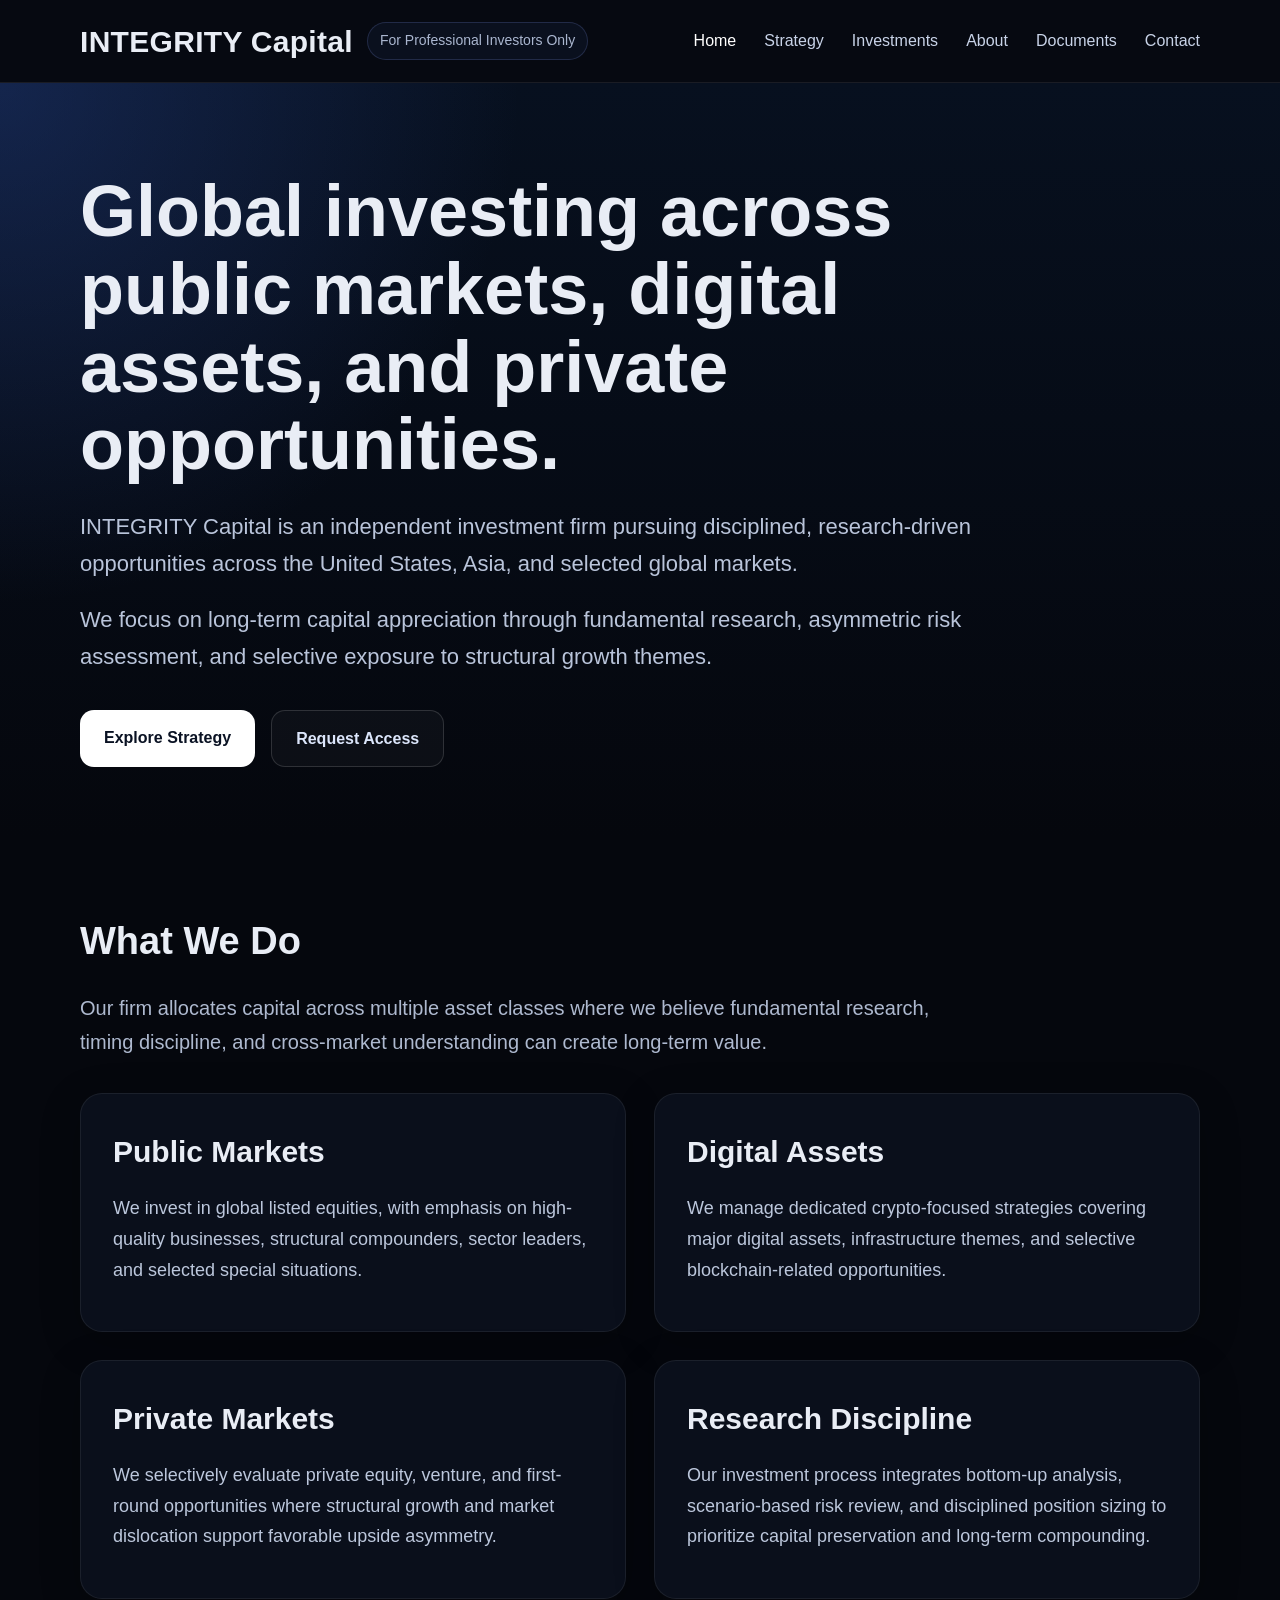
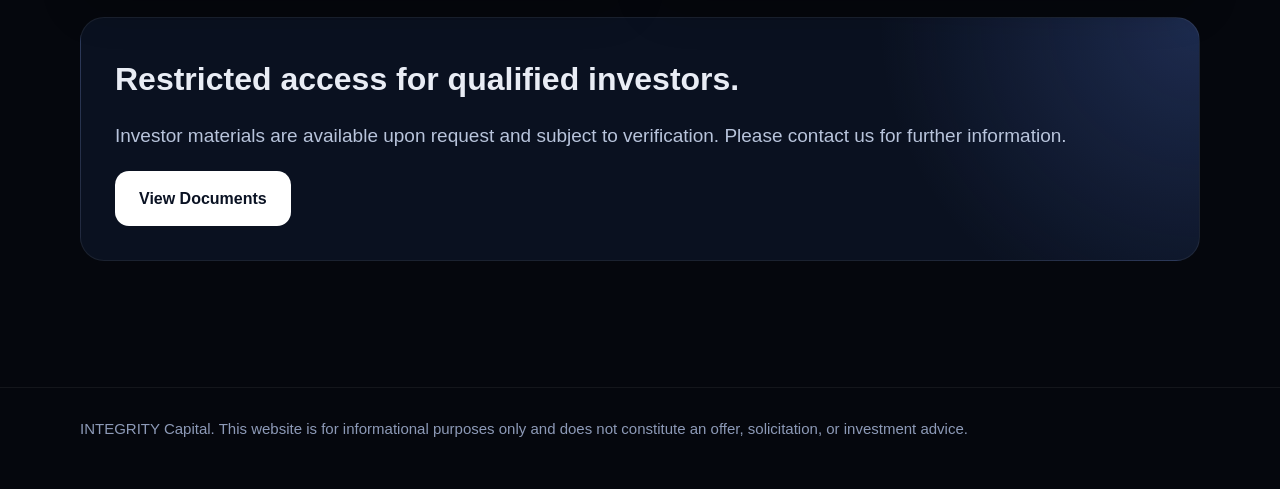
==== index.html @ e2d51e05 "Add files via upload" ====
<!DOCTYPE html>
<html lang="en">
<head>
  <meta charset="UTF-8" />
  <meta name="viewport" content="width=device-width, initial-scale=1.0" />
  <title>INTEGRITY Capital | Official Website</title>
  <link rel="stylesheet" href="style.css" />
</head>
<body>
  <header class="site-header">
    <div class="container header-inner">
      <div class="brand">
        <div class="brand-title">INTEGRITY Capital</div>
        <div class="brand-tag">For Professional Investors Only</div>
      </div>
      <nav class="nav">
        <a href="index.html" class="active">Home</a>
        <a href="strategy.html">Strategy</a>
        <a href="investments.html">Investments</a>
        <a href="about.html">About</a>
        <a href="documents.html">Documents</a>
        <a href="contact.html">Contact</a>
      </nav>
    </div>
  </header>

  <main>
    <section class="hero">
      <div class="container">
        <h1>Global investing across public markets, digital assets, and private opportunities.</h1>
        <p>
          INTEGRITY Capital is an independent investment firm pursuing disciplined,
          research-driven opportunities across the United States, Asia, and selected global markets.
        </p>
        <p class="hero-sub">
          We focus on long-term capital appreciation through fundamental research,
          asymmetric risk assessment, and selective exposure to structural growth themes.
        </p>

        <div class="button-row">
          <a class="btn btn-primary" href="strategy.html">Explore Strategy</a>
          <a class="btn btn-secondary" href="contact.html">Request Access</a>
        </div>
      </div>
    </section>

    <section class="page-section">
      <div class="container">
        <h2 class="section-title">What We Do</h2>
        <p class="section-intro">
          Our firm allocates capital across multiple asset classes where we believe
          fundamental research, timing discipline, and cross-market understanding can create long-term value.
        </p>

        <div class="content-grid">
          <div class="card">
            <h3>Public Markets</h3>
            <p>
              We invest in global listed equities, with emphasis on high-quality businesses,
              structural compounders, sector leaders, and selected special situations.
            </p>
          </div>

          <div class="card">
            <h3>Digital Assets</h3>
            <p>
              We manage dedicated crypto-focused strategies covering major digital assets,
              infrastructure themes, and selective blockchain-related opportunities.
            </p>
          </div>

          <div class="card">
            <h3>Private Markets</h3>
            <p>
              We selectively evaluate private equity, venture, and first-round opportunities
              where structural growth and market dislocation support favorable upside asymmetry.
            </p>
          </div>

          <div class="card">
            <h3>Research Discipline</h3>
            <p>
              Our investment process integrates bottom-up analysis, scenario-based risk review,
              and disciplined position sizing to prioritize capital preservation and long-term compounding.
            </p>
          </div>
        </div>

        <div class="cta-banner">
          <h2>Restricted access for qualified investors.</h2>
          <p>
            Investor materials are available upon request and subject to verification.
            Please contact us for further information.
          </p>
          <a class="btn btn-primary" href="documents.html">View Documents</a>
        </div>
      </div>
    </section>
  </main>

  <footer class="site-footer">
    <div class="container">
      INTEGRITY Capital. This website is for informational purposes only and does not constitute an offer,
      solicitation, or investment advice.
    </div>
  </footer>
</body>
</html>
---- style.css ----
* {
  margin: 0;
  padding: 0;
  box-sizing: border-box;
}

html {
  scroll-behavior: smooth;
}

body {
  font-family: "Segoe UI", Arial, sans-serif;
  background: #05070d;
  color: #e9edf5;
  line-height: 1.7;
}

a {
  color: inherit;
  text-decoration: none;
}

.container {
  width: min(1120px, 92%);
  margin: 0 auto;
}

.site-header {
  position: sticky;
  top: 0;
  z-index: 1000;
  background: rgba(7, 10, 18, 0.95);
  border-bottom: 1px solid rgba(255, 255, 255, 0.08);
  backdrop-filter: blur(12px);
}

.header-inner {
  min-height: 82px;
  display: flex;
  align-items: center;
  justify-content: space-between;
  gap: 24px;
}

.brand {
  display: flex;
  align-items: center;
  gap: 14px;
  flex-wrap: wrap;
}

.brand-title {
  font-size: 30px;
  font-weight: 700;
  letter-spacing: 0.3px;
}

.brand-tag {
  font-size: 14px;
  color: #aab6cf;
  padding: 6px 12px;
  border: 1px solid rgba(140, 165, 255, 0.18);
  border-radius: 999px;
  background: rgba(30, 46, 88, 0.2);
}

.nav {
  display: flex;
  align-items: center;
  gap: 28px;
  flex-wrap: wrap;
}

.nav a {
  font-size: 16px;
  color: #c8d3e8;
  transition: color 0.2s ease;
}

.nav a:hover,
.nav a.active {
  color: #ffffff;
}

.hero {
  padding: 90px 0 70px;
  background:
    radial-gradient(circle at top left, rgba(36, 63, 133, 0.45), transparent 35%),
    linear-gradient(180deg, #07101f 0%, #05070d 100%);
}

.hero h1 {
  font-size: clamp(40px, 6vw, 72px);
  line-height: 1.08;
  margin-bottom: 24px;
  max-width: 900px;
}

.hero p {
  font-size: 22px;
  color: #b9c4da;
  max-width: 920px;
  margin-bottom: 18px;
}

.hero-sub {
  font-size: 18px;
  color: #97a5c3;
  max-width: 900px;
}

.button-row {
  display: flex;
  flex-wrap: wrap;
  gap: 16px;
  margin-top: 34px;
}

.btn {
  display: inline-block;
  padding: 14px 24px;
  border-radius: 14px;
  font-weight: 600;
  font-size: 16px;
  transition: all 0.2s ease;
}

.btn-primary {
  background: #ffffff;
  color: #0a1223;
}

.btn-primary:hover {
  transform: translateY(-1px);
  background: #eef3ff;
}

.btn-secondary {
  border: 1px solid rgba(255, 255, 255, 0.14);
  color: #dce6fb;
  background: rgba(255, 255, 255, 0.03);
}

.btn-secondary:hover {
  transform: translateY(-1px);
  background: rgba(255, 255, 255, 0.07);
}

.page-section {
  padding: 72px 0;
}

.page-head {
  padding: 74px 0 28px;
}

.page-head h1 {
  font-size: clamp(34px, 5vw, 56px);
  margin-bottom: 16px;
}

.page-head p {
  font-size: 20px;
  color: #aeb9cf;
  max-width: 900px;
}

.content-grid {
  display: grid;
  grid-template-columns: 1fr 1fr;
  gap: 28px;
}

.card {
  background: #0a0f1b;
  border: 1px solid rgba(255, 255, 255, 0.07);
  border-radius: 22px;
  padding: 32px;
  box-shadow: 0 10px 40px rgba(0, 0, 0, 0.22);
}

.card h2,
.card h3 {
  margin-bottom: 16px;
  font-size: 30px;
}

.card p {
  color: #bcc7dc;
  font-size: 18px;
  margin-bottom: 14px;
}

.card ul {
  padding-left: 22px;
  color: #dbe4f6;
}

.card li {
  margin-bottom: 10px;
  font-size: 18px;
  color: #dbe4f6;
}

.section-title {
  font-size: 38px;
  margin-bottom: 18px;
}

.section-intro {
  font-size: 20px;
  color: #aeb9cf;
  max-width: 850px;
  margin-bottom: 34px;
}

.simple-block {
  margin-bottom: 34px;
}

.simple-block h2 {
  font-size: 30px;
  margin-bottom: 14px;
}

.simple-block p,
.simple-block li {
  font-size: 19px;
  color: #c0cbe0;
}

.simple-block ul {
  padding-left: 22px;
}

.cta-banner {
  margin-top: 18px;
  padding: 34px;
  border-radius: 24px;
  background:
    radial-gradient(circle at top right, rgba(79, 111, 201, 0.28), transparent 28%),
    #0a1120;
  border: 1px solid rgba(255, 255, 255, 0.07);
}

.cta-banner h2 {
  font-size: 32px;
  margin-bottom: 14px;
}

.cta-banner p {
  font-size: 19px;
  color: #b8c4db;
  margin-bottom: 18px;
}

.form-box {
  max-width: 680px;
}

.form-group {
  margin-bottom: 18px;
}

label {
  display: block;
  margin-bottom: 8px;
  font-size: 16px;
  color: #dfe7f8;
}

input,
textarea {
  width: 100%;
  padding: 14px 16px;
  border-radius: 14px;
  border: 1px solid rgba(255, 255, 255, 0.08);
  background: #070c16;
  color: #edf3ff;
  font-size: 16px;
}

textarea {
  min-height: 140px;
  resize: vertical;
}

input::placeholder,
textarea::placeholder {
  color: #7886a4;
}

.site-footer {
  padding: 28px 0 48px;
  color: #8d9ab7;
  font-size: 15px;
  border-top: 1px solid rgba(255, 255, 255, 0.06);
  margin-top: 54px;
}

.muted {
  color: #9aa7c4;
}

@media (max-width: 860px) {
  .header-inner {
    flex-direction: column;
    align-items: flex-start;
    padding: 18px 0;
  }

  .nav {
    gap: 18px;
  }

  .content-grid {
    grid-template-columns: 1fr;
  }

  .hero p,
  .page-head p,
  .section-intro,
  .card p,
  .simple-block p,
  .simple-block li {
    font-size: 17px;
  }

  .card {
    padding: 24px;
  }
}
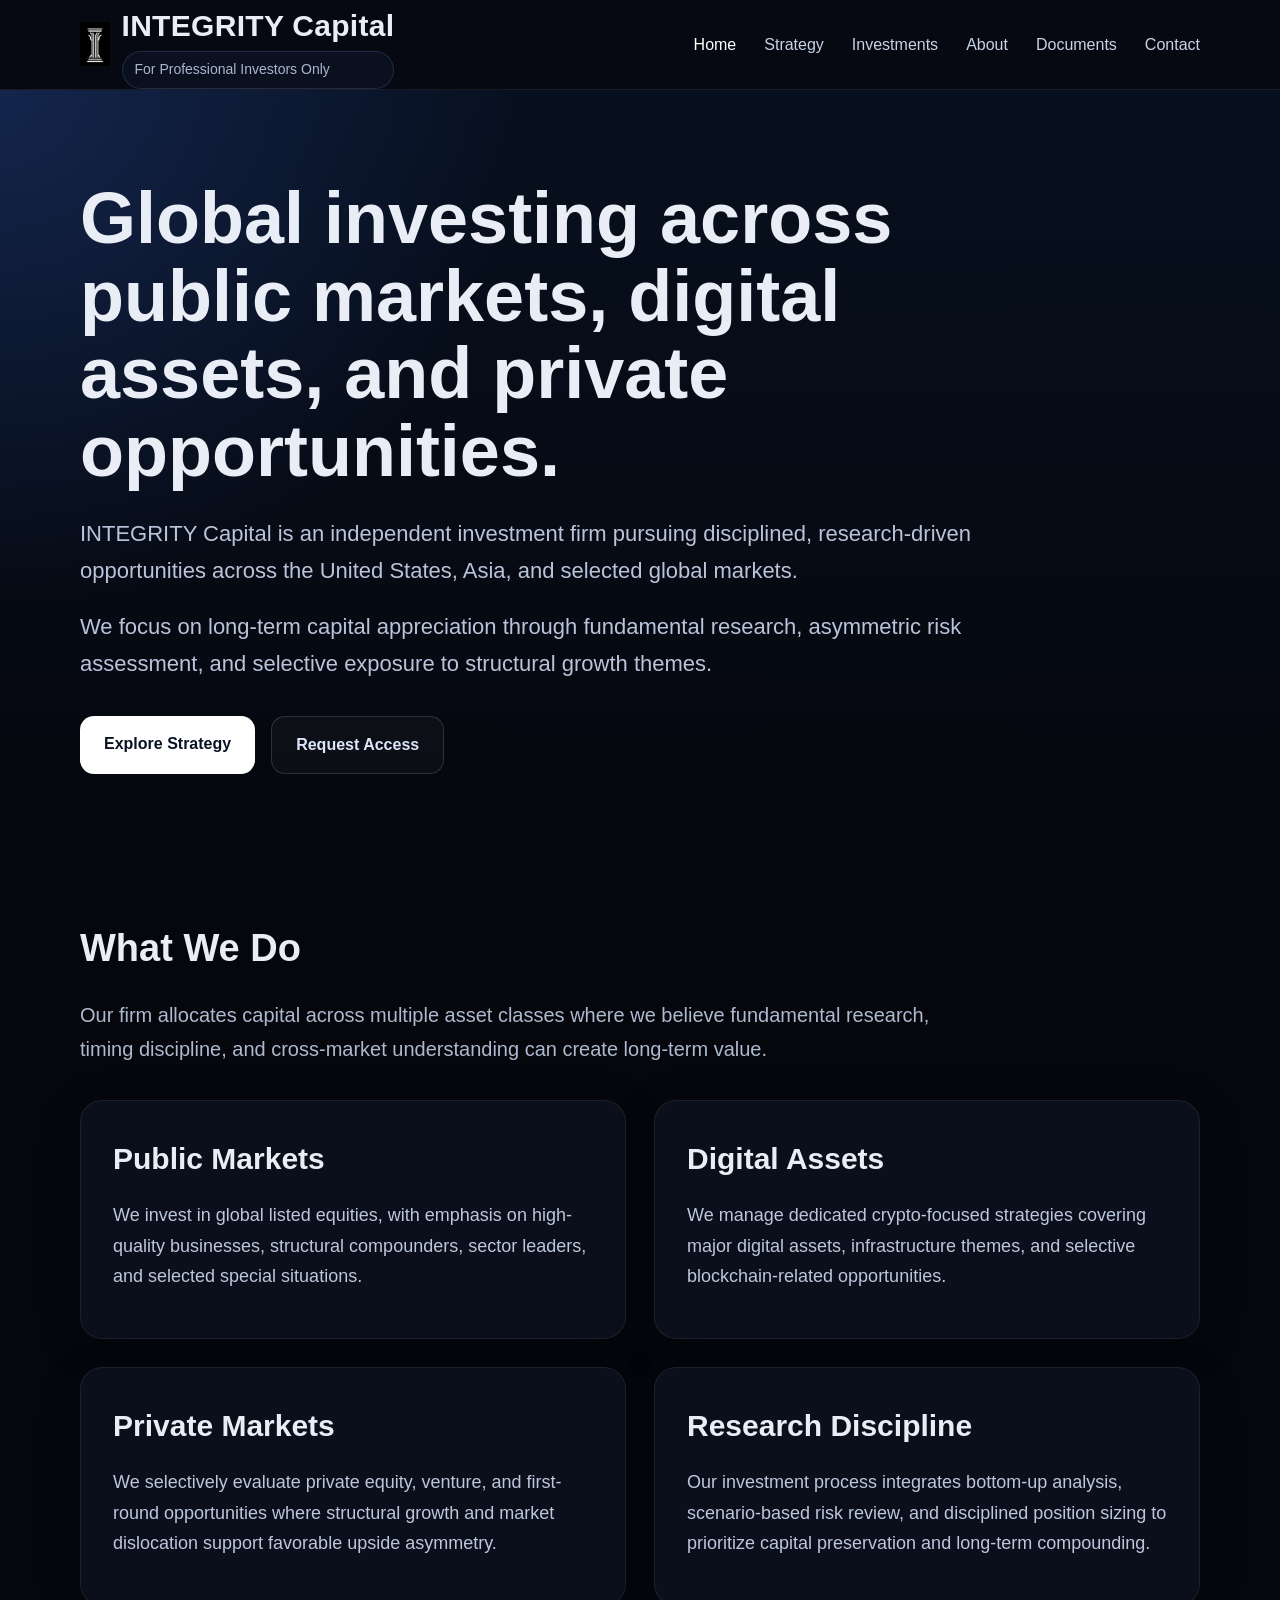
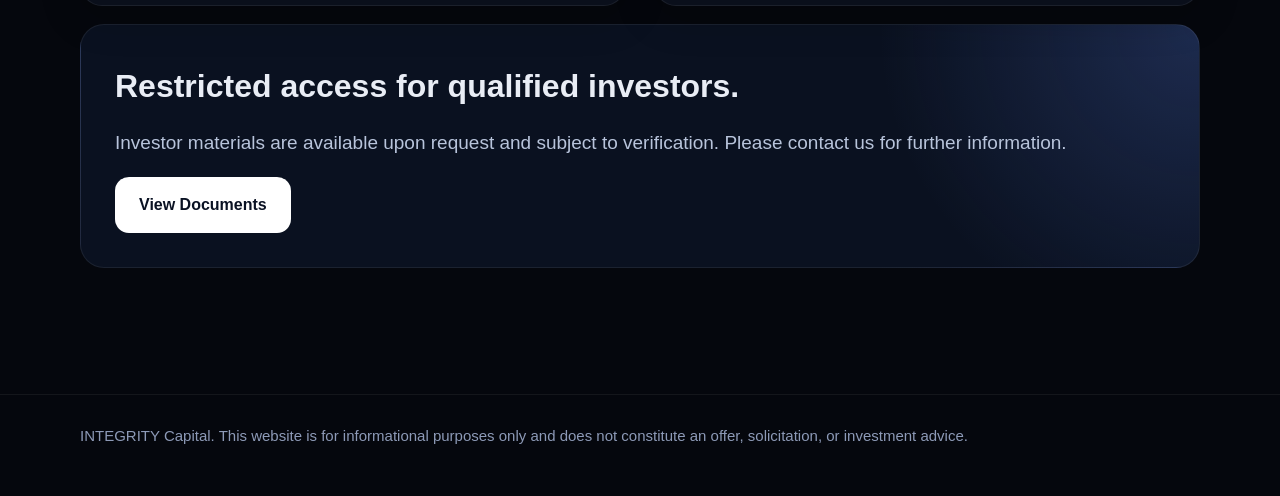
==== commit 667175d8: "index.html" ====
--- a/index.html
+++ b/index.html
@@ -9,10 +9,13 @@
 <body>
   <header class="site-header">
     <div class="container header-inner">
-      <div class="brand">
+    <div class="brand">
+      <img src="logo5.jpeg" alt="INTEGRITY Capital Logo" class="logo" />
+      <div class="brand-text">
         <div class="brand-title">INTEGRITY Capital</div>
         <div class="brand-tag">For Professional Investors Only</div>
       </div>
+    </div>
       <nav class="nav">
         <a href="index.html" class="active">Home</a>
         <a href="strategy.html">Strategy</a>
@@ -105,4 +108,4 @@
     </div>
   </footer>
 </body>
-</html>+</html>
--- a/style.css
+++ b/style.css
@@ -45,8 +45,21 @@
 .brand {
   display: flex;
   align-items: center;
-  gap: 14px;
-  flex-wrap: wrap;
+  gap: 12px;
+  flex-wrap: nowrap;
+}
+
+.logo {
+  height: 44px;
+  width: auto;
+  display: block;
+  object-fit: contain;
+}
+
+.brand-text {
+  display: flex;
+  flex-direction: column;
+  justify-content: center;
 }
 
 .brand-title {
@@ -329,4 +342,4 @@
   .card {
     padding: 24px;
   }
-}+}
